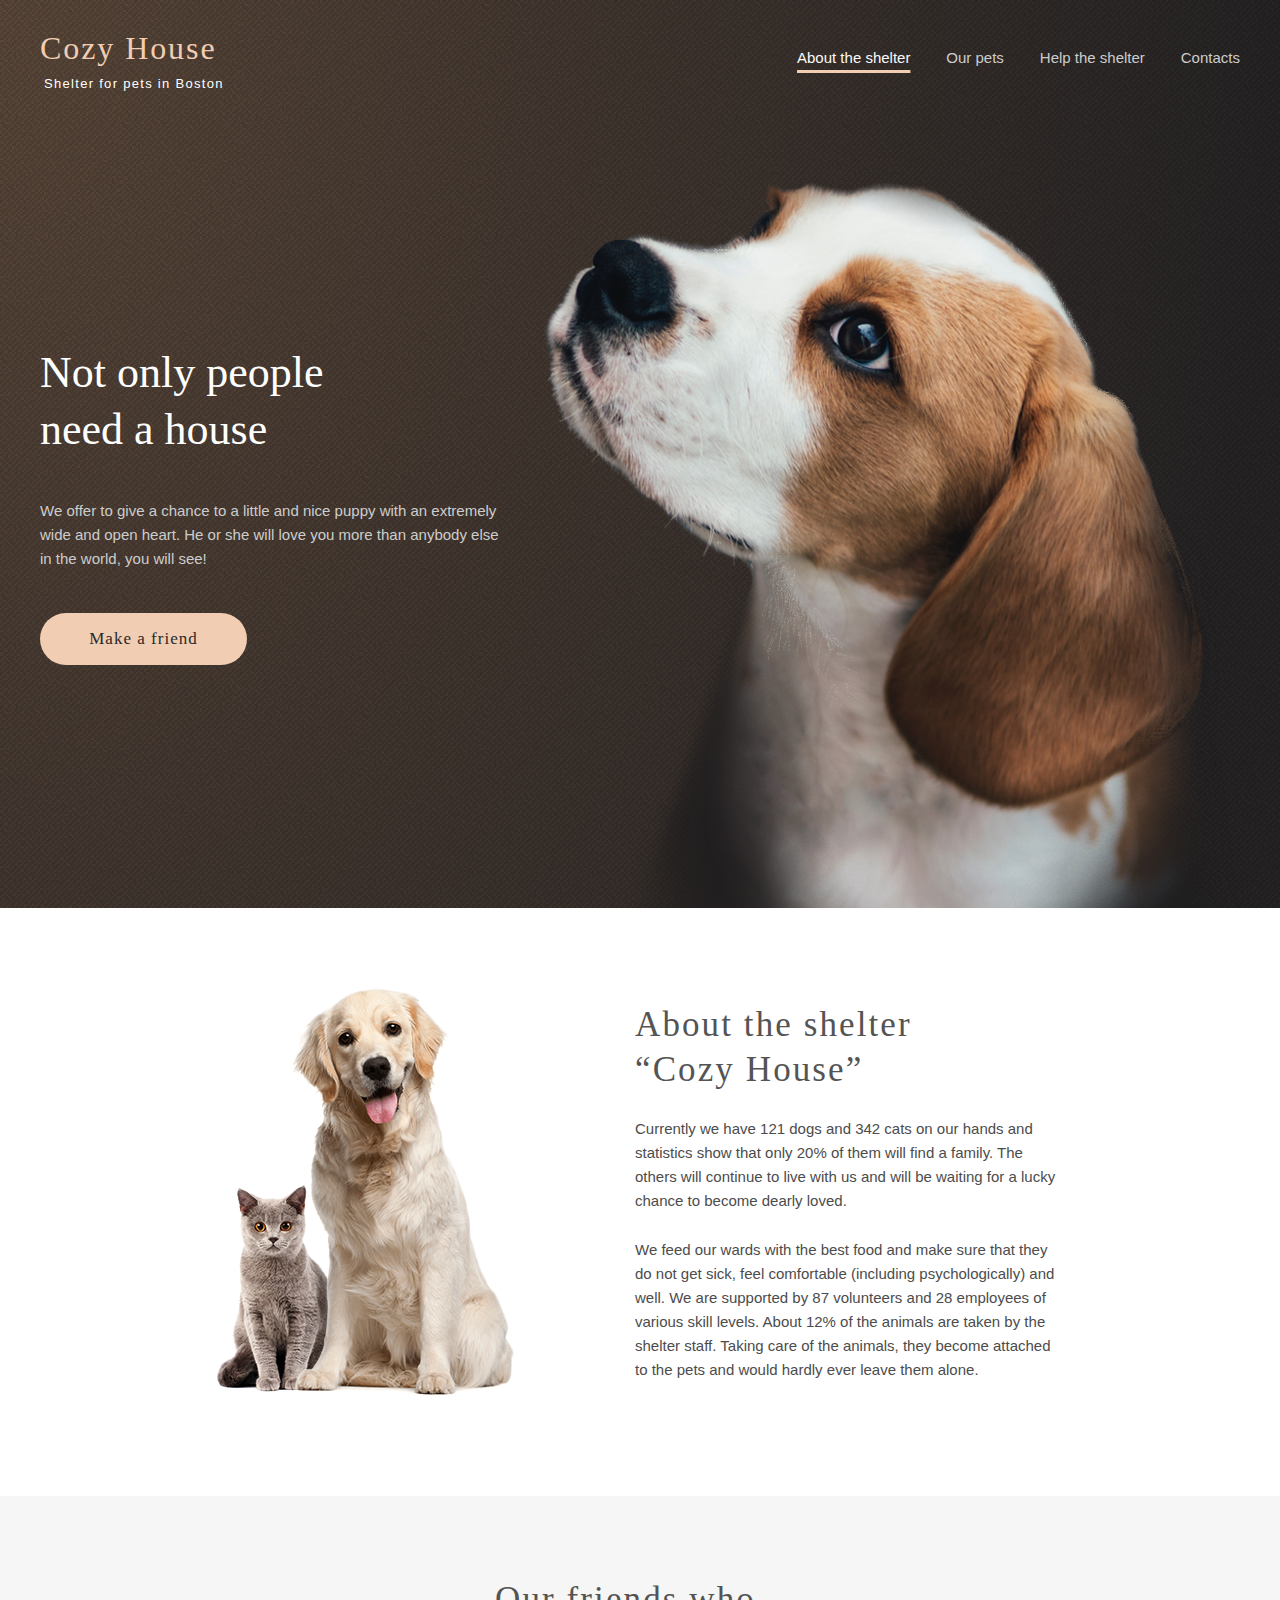
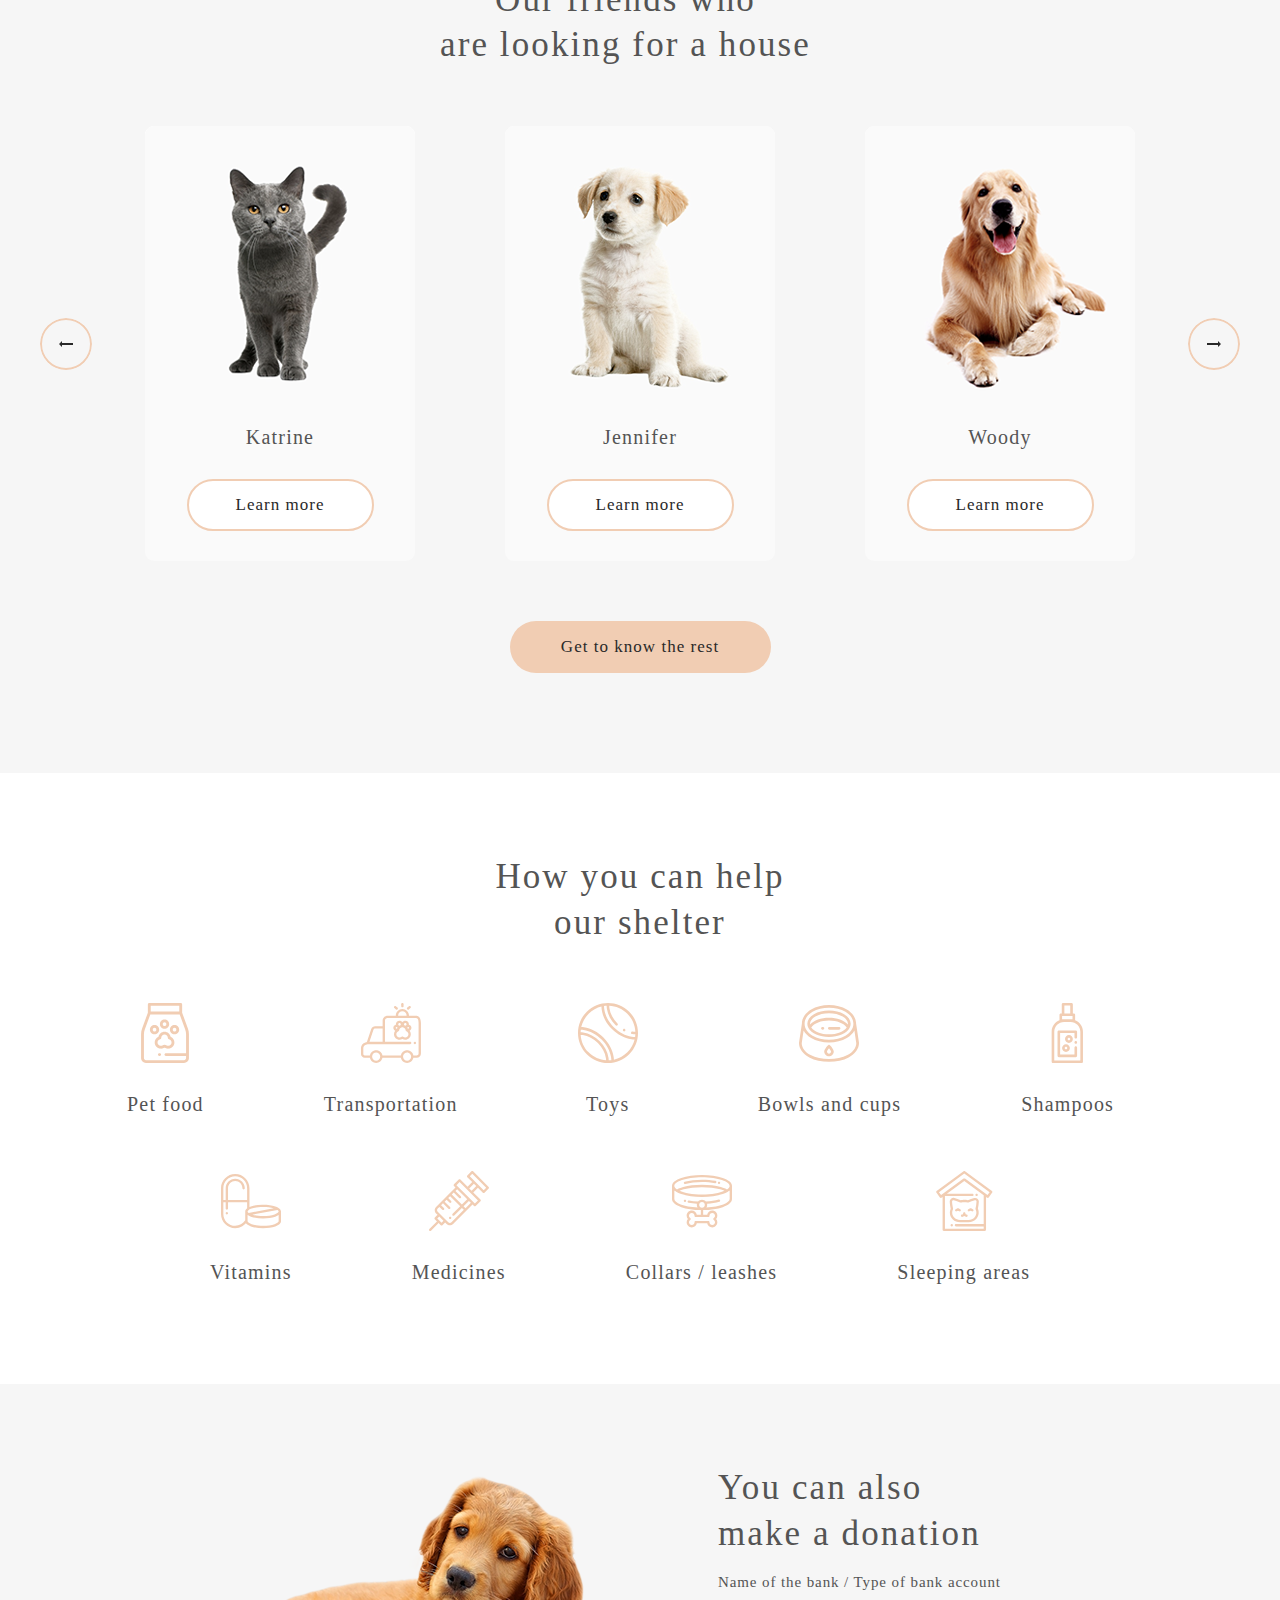
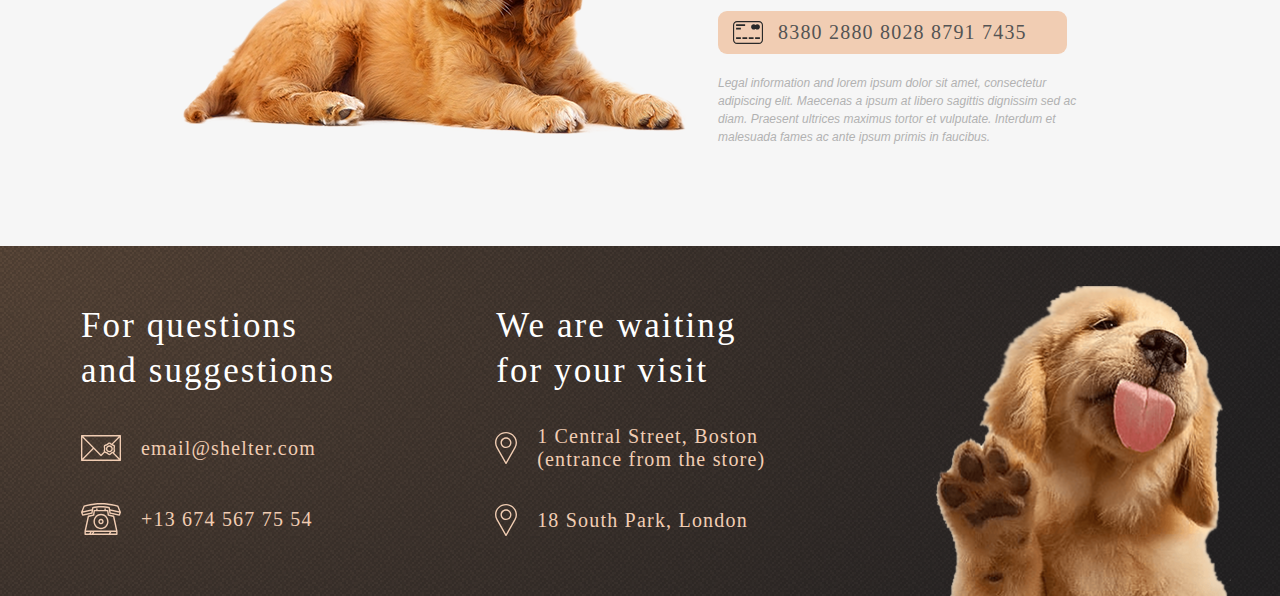
==== shelter/main/index.html @ 4bace801 "feat: done pets page(26.03.2023 17:27)" ====
<!doctype html>
<html lang="en">
  <head>
    <meta charset="UTF-8">
    <meta content="width=device-width, user-scalable=no, initial-scale=1.0, maximum-scale=1.0, minimum-scale=1.0"
          name="viewport">
    <meta content="ie=edge" http-equiv="X-UA-Compatible">
    <title>Cozy House</title>
    <link href="style.css" media="screen" rel="stylesheet">
    <link rel="shortcut icon" href="../assets/icons/favicon.png" type="image/x-icon">
  </head>
  <body>
    <header>
      <div class="wrapper">
        <div class="header-logo">
          <h1>Cozy House</h1>
          <span>Shelter for pets in Boston</span>
        </div>
        <div class="header-nav">
          <a class="active-page" href="#">About the shelter</a>
          <a href="../pets/index.html">Our pets</a>
          <a href="#how-help">Help the shelter</a>
          <a href="#footer">Contacts</a>
        </div>
      </div>
    </header>
    <section class="main">
      <div class="main-wrapper">
        <div class="main-menu">
          <div class="main-title">
            <h2>Not only people need a house</h2>
          </div>
          <div class="main-description">
            We offer to give a chance to a little and nice puppy with an extremely wide and open heart. He or she will
            love you more than anybody else in the world, you will see!
          </div>
          <div class="main-button">
            <form action="#our-friends">
              <button>
                Make a friend
              </button>
            </form>
          </div>
        </div>
      </div>
      <div class="cute-puppy-wrap">
        <div class="cute-puppy"></div>
      </div>
    </section>
    <section class="about" id="about">
      <div class="cat-and-dog"></div>
      <div class="about-wrapper">
        <h2> About the shelter “Cozy House” </h2>
        <div class="about-description">Currently we have 121 dogs and 342 cats on our hands and statistics show that
          only 20% of them will find a
          family. The others will continue to live with us and will be waiting for a lucky chance to become dearly
          loved.
        </div>
        <div>We feed our wards with the best food and make sure that they do not get sick, feel comfortable (including
          psychologically) and well. We are supported by 87 volunteers and 28 employees of various skill levels. About
          12% of the animals are taken by the shelter staff. Taking care of the animals, they become attached to the
          pets and would hardly ever leave them alone.
        </div>
      </div>
    </section>
    <section class="our-friends" id="our-friends">
      <div class="our-friends-wrapper">
        <div class="our-friends-title">
          <h2>
            Our friends who <br> are looking for a house
          </h2>
        </div>
        <div class="our-friends-cards">
          <button class="arrow" style="background-image: url(../assets/icons/arrowLeft.svg)"></button>
          <div class="our-friends-cards-card">
            <img alt="pet photo" src="../assets/cards/katrine.png">
            <span>Katrine</span>
            <button class="our-friends-cards-card-button">Learn more</button>
          </div>
          <div class="our-friends-cards-card">
            <img alt="pet photo" src="../assets/cards/jennifer.png">
            <span>Jennifer</span>
            <button class="our-friends-cards-card-button">Learn more</button>
          </div>
          <div class="our-friends-cards-card">
            <img alt="pet photo" src="../assets/cards/woody.png">
            <span>Woody</span>
            <button class="our-friends-cards-card-button">Learn more</button>
          </div>
          <button class="arrow" style="background-image: url(../assets/icons/arrowRight.svg)"></button>
        </div>
        <div class="mobile-arrow">
          <button class="arrow" style="background-image: url(../assets/icons/arrowLeft.svg)"></button>
          <button class="arrow" style="background-image: url(../assets/icons/arrowRight.svg)"></button>
        </div>
        <div class="our-friends-button">
          <form action="/index.html">
            <button>Get to know the rest</button>
          </form>
        </div>
      </div>
    </section>
    <section class="how-help" id="how-help">
      <div class="how-help-title">
        <h2>How you can help <br> our shelter</h2>
      </div>
      <div class="how-help-list">
        <div class="how-help-list-item">
          <img alt="icon" src="../assets/icons/icon-pet-food.svg">
          <span>Pet food</span>
        </div>
        <div class="how-help-list-item">
          <img alt="icon" src="../assets/icons/icon-transportation.svg">
          <span>Transportation</span>
        </div>
        <div class="how-help-list-item">
          <img alt="icon" src="../assets/icons/icon-toys.svg">
          <span>Toys</span>
        </div>
        <div class="how-help-list-item">
          <img alt="icon" src="../assets/icons/icon-bowls-and-cups.svg">
          <span>Bowls and cups</span>
        </div>
        <div class="how-help-list-item">
          <img alt="icon" src="../assets/icons/icon-shampoos.svg">
          <span>Shampoos</span>
        </div>
        <div class="how-help-list-item">
          <img alt="icon" src="../assets/icons/icon-vitamins.svg">
          <span>Vitamins</span>
        </div>
        <div class="how-help-list-item">
          <img alt="icon" src="../assets/icons/icon-medicines.svg">
          <span>Medicines</span>
        </div>
        <div class="how-help-list-item">
          <img alt="icon" src="../assets/icons/icon-collars-leashes.svg">
          <span>Collars / leashes</span>
        </div>
        <div class="how-help-list-item">
          <img alt="icon" src="../assets/icons/icon-sleeping-area.svg">
          <span>Sleeping areas</span>
        </div>
      </div>
    </section>
    <section class="in-addition" id="in-addition">
      <div class="in-addition-wrapper">
        <div class="donation-dog">
        </div>
        <div class="donation-content">
          <div>
            <h2>You can also <br> make a donation</h2>
          </div>
          <div>
            <h5>Name of the bank / Type of bank account</h5>
          </div>
          <div class="bank-card">
            <a href=""><img alt="" src="../assets/icons/credit-card.svg"> 8380 2880 8028 8791 7435</a>
          </div>
          <div class="bank-info">
            Legal information and lorem ipsum dolor sit amet, consectetur adipiscing elit. Maecenas a ipsum at
            libero sagittis dignissim sed ac diam. Praesent ultrices maximus tortor et vulputate. Interdum et
            malesuada fames ac ante ipsum primis in faucibus.
          </div>
        </div>
      </div>
    </section>
    <footer id="footer">
      <div class="footer-wrapper">
        <div class="contacts">
          <h3>For questions <br> and suggestions</h3>
          <div class="email">
            <a href="mailto:email@shelter.com">
              <img alt="email" src="../assets/icons/mail.svg">
              email@shelter.com
            </a>
          </div>
          <div class="phone">
            <a href="tel:+136745677554">
              <img alt="phone" src="../assets/icons/phone.svg">
              +13 674 567 75 54
            </a>
          </div>
        </div>
        <div class="location">
          <h3>We are waiting <br> for your visit</h3>
          <div class="location-boston">
            <a href="https://goo.gl/maps/7cf2L5GJ5AX2Ud5y5" target="_blank">
              <img alt="pin" src="../assets/icons/pin.svg">
              1 Central Street, Boston <br>
              (entrance
              from the store)
            </a>
          </div>
          <div class="location-lindon">
            <a href="https://goo.gl/maps/xNf16CDKiqx4kDA86" target="_blank">
              <img alt="pin" src="../assets/icons/pin.svg">
              18 South Park, London
            </a>
          </div>
        </div>
        <div class="footer-puppy">

        </div>
      </div>
    </footer>
    <script src="script.js"></script>
  </body>
</html>
---- shelter/main/style.css ----
@import "../styles/header.css";
@import "../styles/main.css";
@import "../styles/about.css";
@import "../styles/our-friends.css";
@import "../styles/how-help.css";
@import "../styles/in-addition.css";
@import "../styles/footer.css";

* {
  margin: 0;
}

body {
  display: flex;
  flex-direction: column;
  justify-content: center;
  align-items: center;
  flex-wrap: wrap;
}

button {
  transition: 0.3s;
}

* {
  scroll-behavior: smooth;
}

button:hover {
  background: #FDDCC4;
  border: 2px solid #FDDCC4;
}

.preload * {
  -webkit-transition: none !important;
  -moz-transition: none !important;
  -ms-transition: none !important;
  -o-transition: none !important;
}
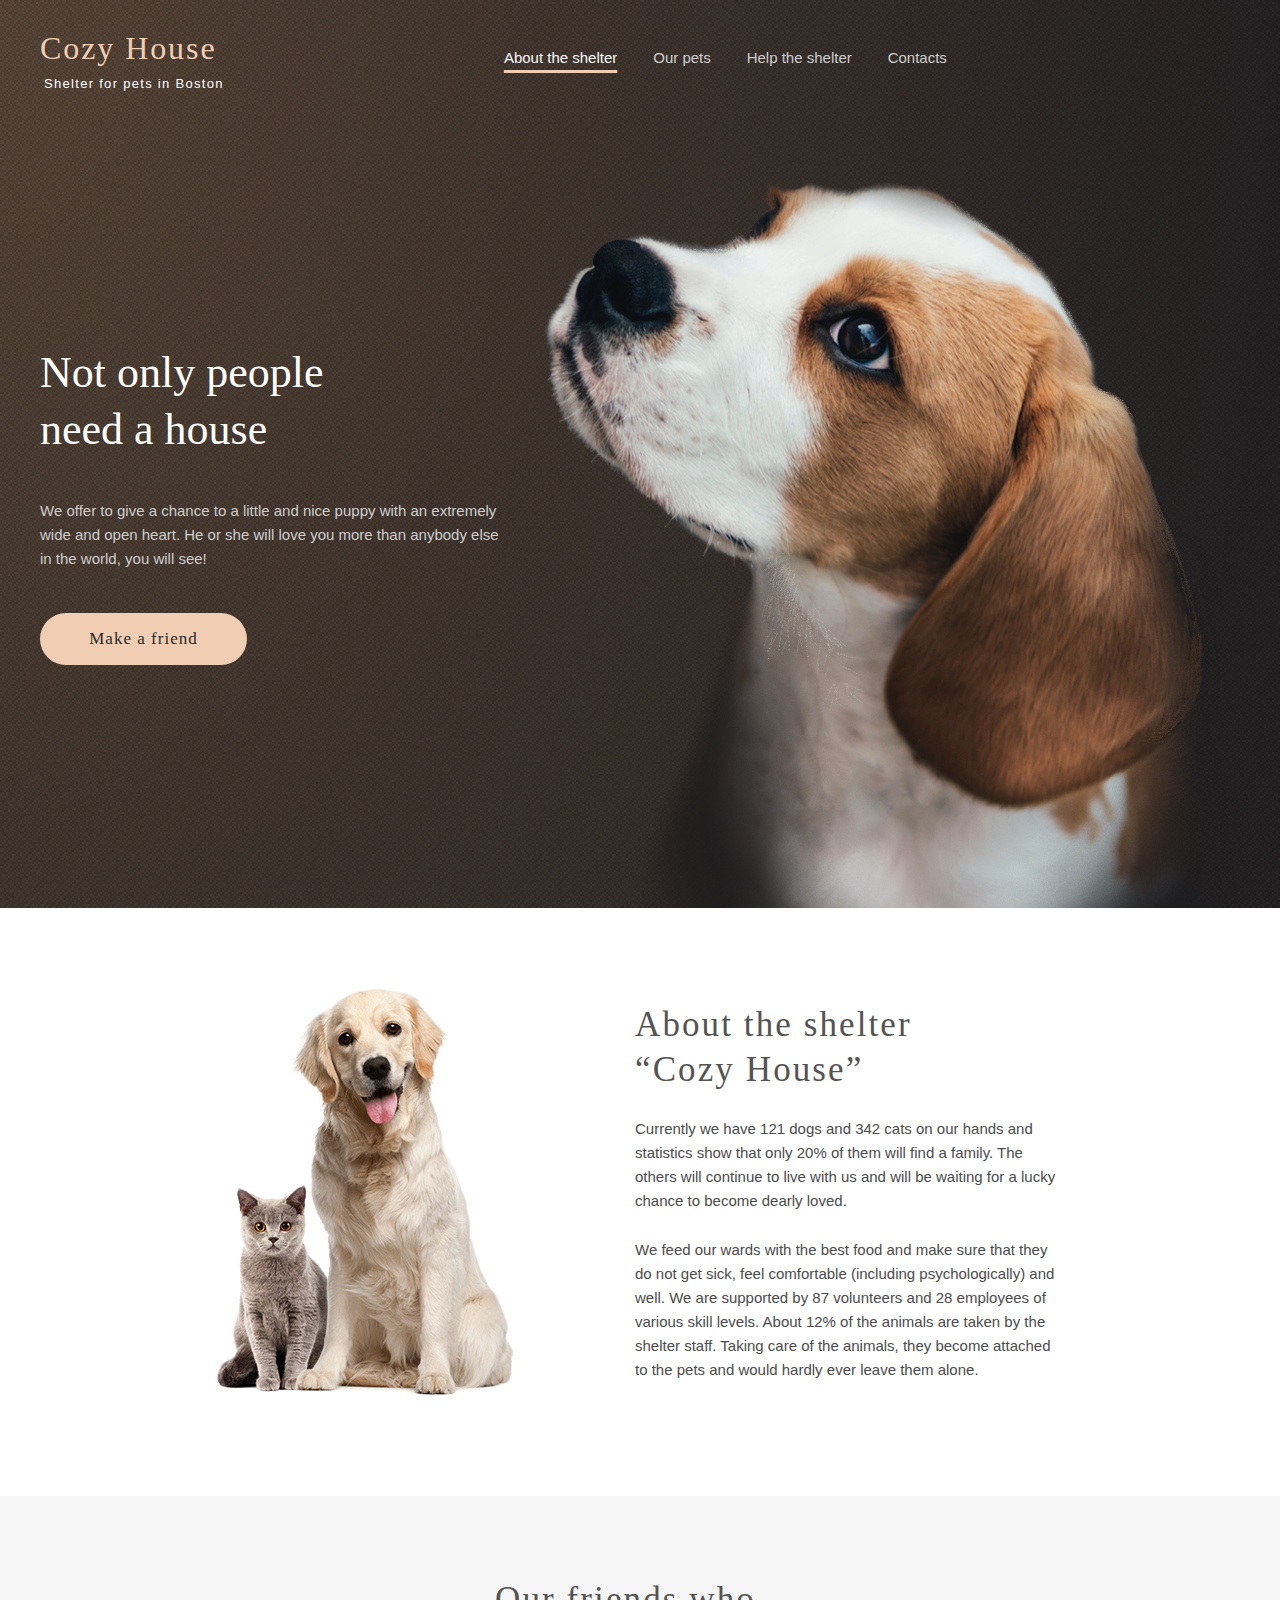
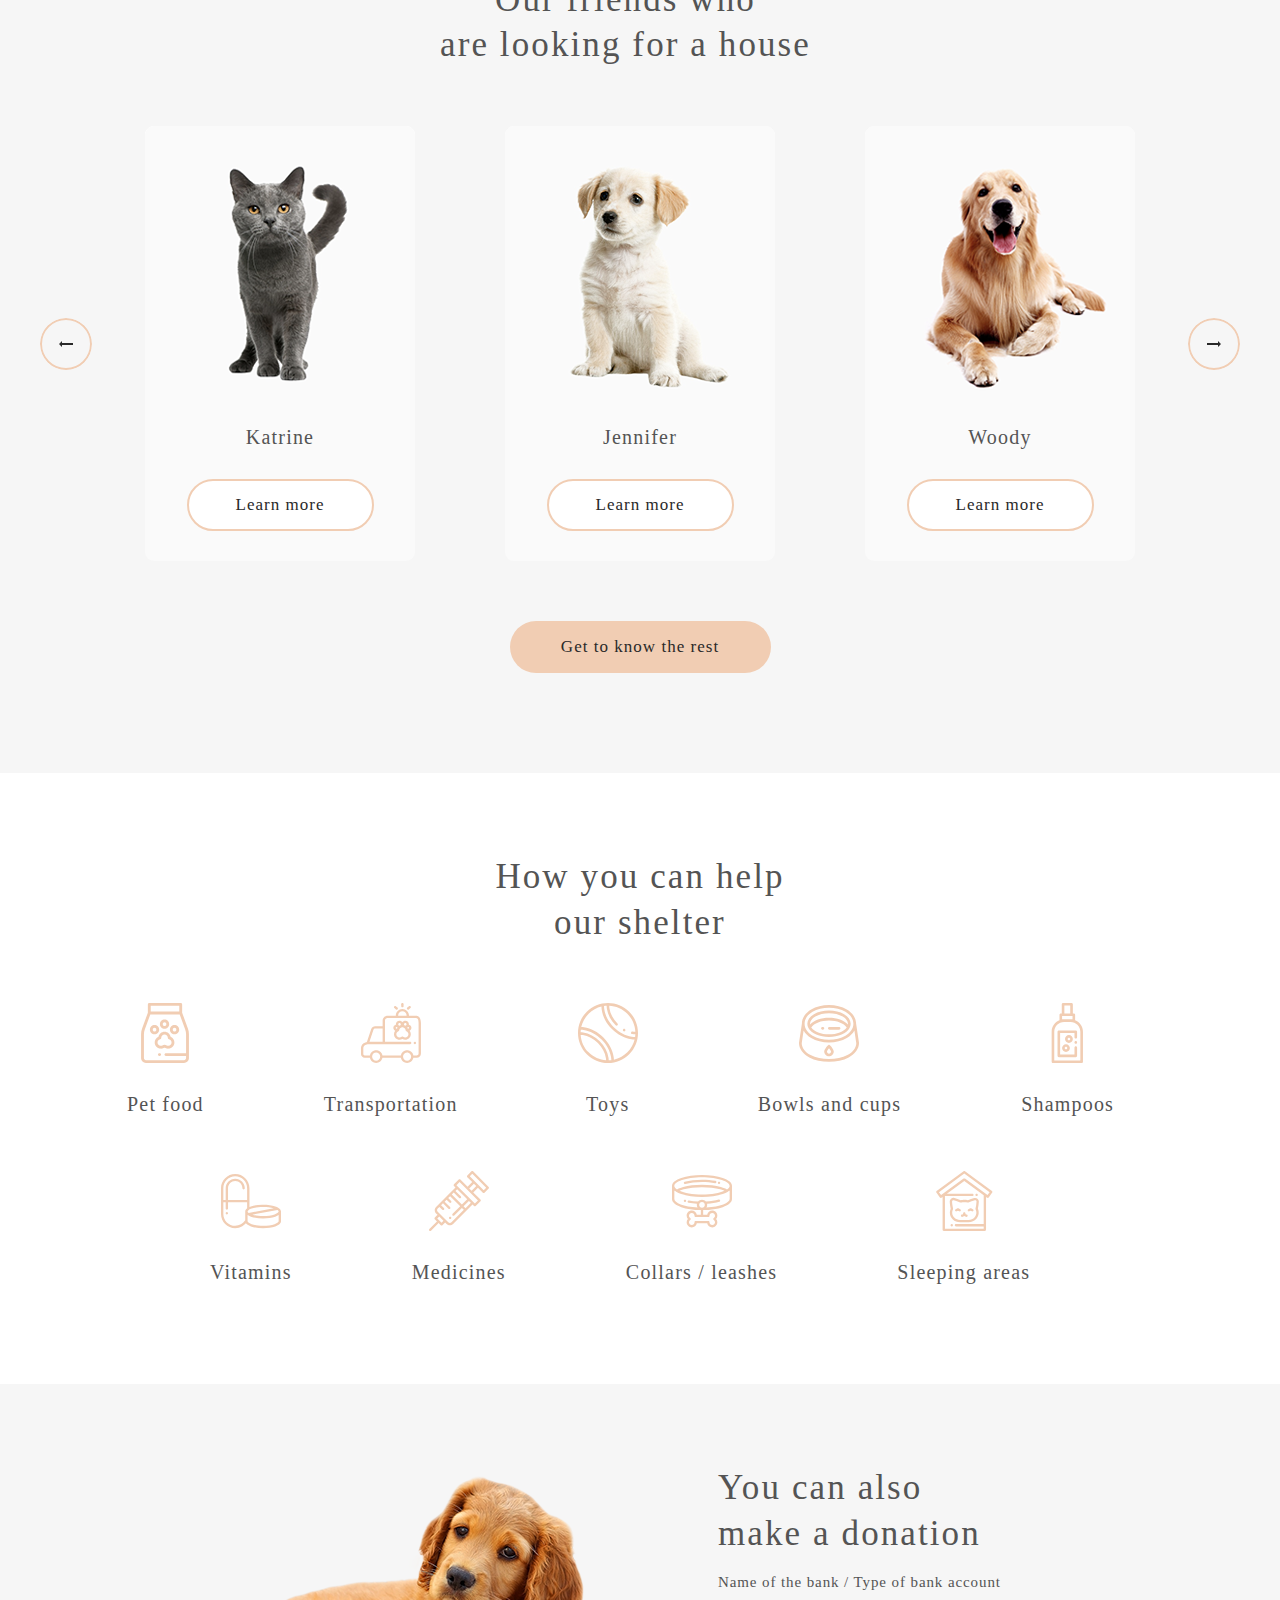
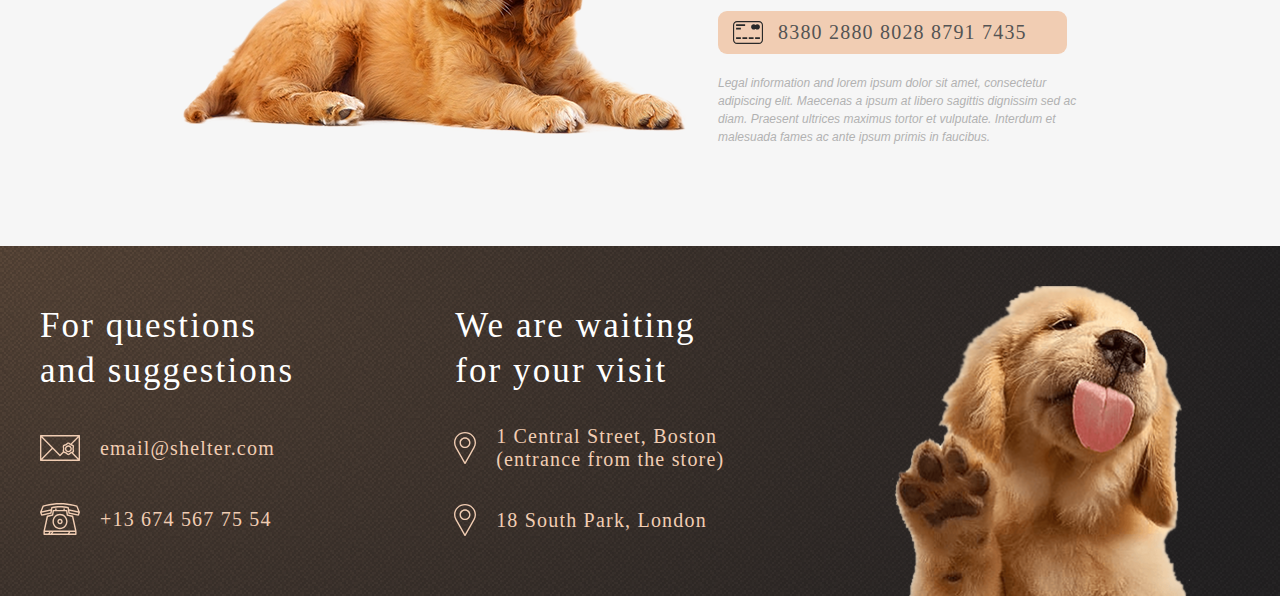
==== commit 7fd42976: "feat: done main page for 320 (2.04.2023 1:00)" ====
--- a/shelter/main/index.html
+++ b/shelter/main/index.html
@@ -1,209 +1,213 @@
-<!doctype html>
-<html lang="en">
-  <head>
-    <meta charset="UTF-8">
-    <meta content="width=device-width, user-scalable=no, initial-scale=1.0, maximum-scale=1.0, minimum-scale=1.0"
-          name="viewport">
-    <meta content="ie=edge" http-equiv="X-UA-Compatible">
-    <title>Cozy House</title>
-    <link href="style.css" media="screen" rel="stylesheet">
-    <link rel="shortcut icon" href="../assets/icons/favicon.png" type="image/x-icon">
-  </head>
-  <body>
-    <header>
-      <div class="wrapper">
-        <div class="header-logo">
-          <h1>Cozy House</h1>
-          <span>Shelter for pets in Boston</span>
-        </div>
-        <div class="header-nav">
-          <a class="active-page" href="#">About the shelter</a>
-          <a href="../pets/index.html">Our pets</a>
-          <a href="#how-help">Help the shelter</a>
-          <a href="#footer">Contacts</a>
-        </div>
-      </div>
-    </header>
-    <section class="main">
-      <div class="main-wrapper">
-        <div class="main-menu">
-          <div class="main-title">
-            <h2>Not only people need a house</h2>
-          </div>
-          <div class="main-description">
-            We offer to give a chance to a little and nice puppy with an extremely wide and open heart. He or she will
-            love you more than anybody else in the world, you will see!
-          </div>
-          <div class="main-button">
-            <form action="#our-friends">
-              <button>
-                Make a friend
-              </button>
-            </form>
-          </div>
-        </div>
-      </div>
-      <div class="cute-puppy-wrap">
-        <div class="cute-puppy"></div>
-      </div>
-    </section>
-    <section class="about" id="about">
-      <div class="cat-and-dog"></div>
-      <div class="about-wrapper">
-        <h2> About the shelter “Cozy House” </h2>
-        <div class="about-description">Currently we have 121 dogs and 342 cats on our hands and statistics show that
-          only 20% of them will find a
-          family. The others will continue to live with us and will be waiting for a lucky chance to become dearly
-          loved.
-        </div>
-        <div>We feed our wards with the best food and make sure that they do not get sick, feel comfortable (including
-          psychologically) and well. We are supported by 87 volunteers and 28 employees of various skill levels. About
-          12% of the animals are taken by the shelter staff. Taking care of the animals, they become attached to the
-          pets and would hardly ever leave them alone.
-        </div>
-      </div>
-    </section>
-    <section class="our-friends" id="our-friends">
-      <div class="our-friends-wrapper">
-        <div class="our-friends-title">
-          <h2>
-            Our friends who <br> are looking for a house
-          </h2>
-        </div>
-        <div class="our-friends-cards">
-          <button class="arrow" style="background-image: url(../assets/icons/arrowLeft.svg)"></button>
-          <div class="our-friends-cards-card">
-            <img alt="pet photo" src="../assets/cards/katrine.png">
-            <span>Katrine</span>
-            <button class="our-friends-cards-card-button">Learn more</button>
-          </div>
-          <div class="our-friends-cards-card">
-            <img alt="pet photo" src="../assets/cards/jennifer.png">
-            <span>Jennifer</span>
-            <button class="our-friends-cards-card-button">Learn more</button>
-          </div>
-          <div class="our-friends-cards-card">
-            <img alt="pet photo" src="../assets/cards/woody.png">
-            <span>Woody</span>
-            <button class="our-friends-cards-card-button">Learn more</button>
-          </div>
-          <button class="arrow" style="background-image: url(../assets/icons/arrowRight.svg)"></button>
-        </div>
-        <div class="mobile-arrow">
-          <button class="arrow" style="background-image: url(../assets/icons/arrowLeft.svg)"></button>
-          <button class="arrow" style="background-image: url(../assets/icons/arrowRight.svg)"></button>
-        </div>
-        <div class="our-friends-button">
-          <form action="/index.html">
-            <button>Get to know the rest</button>
-          </form>
-        </div>
-      </div>
-    </section>
-    <section class="how-help" id="how-help">
-      <div class="how-help-title">
-        <h2>How you can help <br> our shelter</h2>
-      </div>
-      <div class="how-help-list">
-        <div class="how-help-list-item">
-          <img alt="icon" src="../assets/icons/icon-pet-food.svg">
-          <span>Pet food</span>
-        </div>
-        <div class="how-help-list-item">
-          <img alt="icon" src="../assets/icons/icon-transportation.svg">
-          <span>Transportation</span>
-        </div>
-        <div class="how-help-list-item">
-          <img alt="icon" src="../assets/icons/icon-toys.svg">
-          <span>Toys</span>
-        </div>
-        <div class="how-help-list-item">
-          <img alt="icon" src="../assets/icons/icon-bowls-and-cups.svg">
-          <span>Bowls and cups</span>
-        </div>
-        <div class="how-help-list-item">
-          <img alt="icon" src="../assets/icons/icon-shampoos.svg">
-          <span>Shampoos</span>
-        </div>
-        <div class="how-help-list-item">
-          <img alt="icon" src="../assets/icons/icon-vitamins.svg">
-          <span>Vitamins</span>
-        </div>
-        <div class="how-help-list-item">
-          <img alt="icon" src="../assets/icons/icon-medicines.svg">
-          <span>Medicines</span>
-        </div>
-        <div class="how-help-list-item">
-          <img alt="icon" src="../assets/icons/icon-collars-leashes.svg">
-          <span>Collars / leashes</span>
-        </div>
-        <div class="how-help-list-item">
-          <img alt="icon" src="../assets/icons/icon-sleeping-area.svg">
-          <span>Sleeping areas</span>
-        </div>
-      </div>
-    </section>
-    <section class="in-addition" id="in-addition">
-      <div class="in-addition-wrapper">
-        <div class="donation-dog">
-        </div>
-        <div class="donation-content">
-          <div>
-            <h2>You can also <br> make a donation</h2>
-          </div>
-          <div>
-            <h5>Name of the bank / Type of bank account</h5>
-          </div>
-          <div class="bank-card">
-            <a href=""><img alt="" src="../assets/icons/credit-card.svg"> 8380 2880 8028 8791 7435</a>
-          </div>
-          <div class="bank-info">
-            Legal information and lorem ipsum dolor sit amet, consectetur adipiscing elit. Maecenas a ipsum at
-            libero sagittis dignissim sed ac diam. Praesent ultrices maximus tortor et vulputate. Interdum et
-            malesuada fames ac ante ipsum primis in faucibus.
-          </div>
-        </div>
-      </div>
-    </section>
-    <footer id="footer">
-      <div class="footer-wrapper">
-        <div class="contacts">
-          <h3>For questions <br> and suggestions</h3>
-          <div class="email">
-            <a href="mailto:email@shelter.com">
-              <img alt="email" src="../assets/icons/mail.svg">
-              email@shelter.com
-            </a>
-          </div>
-          <div class="phone">
-            <a href="tel:+136745677554">
-              <img alt="phone" src="../assets/icons/phone.svg">
-              +13 674 567 75 54
-            </a>
-          </div>
-        </div>
-        <div class="location">
-          <h3>We are waiting <br> for your visit</h3>
-          <div class="location-boston">
-            <a href="https://goo.gl/maps/7cf2L5GJ5AX2Ud5y5" target="_blank">
-              <img alt="pin" src="../assets/icons/pin.svg">
-              1 Central Street, Boston <br>
-              (entrance
-              from the store)
-            </a>
-          </div>
-          <div class="location-lindon">
-            <a href="https://goo.gl/maps/xNf16CDKiqx4kDA86" target="_blank">
-              <img alt="pin" src="../assets/icons/pin.svg">
-              18 South Park, London
-            </a>
-          </div>
-        </div>
-        <div class="footer-puppy">
-
-        </div>
-      </div>
-    </footer>
-    <script src="script.js"></script>
-  </body>
+<!doctype html>
+<html lang="en">
+  <head>
+    <meta charset="UTF-8">
+    <meta content="ie=edge" http-equiv="X-UA-Compatible">
+    <title>Cozy House</title>
+    <link href="style.css" media="screen" rel="stylesheet">
+    <link rel="shortcut icon" href="../assets/icons/favicon.png" type="image/x-icon">
+  </head>
+  <body>
+    <header>
+      <div class="wrapper">
+        <div class="header-logo">
+          <a href="#"><h1>Cozy House</h1></a>
+          <span>Shelter for pets in Boston</span>
+        </div>
+        <div class="header-nav">
+          <a class="active-page" href="#">About the shelter</a>
+          <a href="../pets/index.html">Our pets</a>
+          <a href="#how-help">Help the shelter</a>
+          <a href="#footer">Contacts</a>
+        </div>
+        <div class="burger-menu">
+          <input id="burger-menu-toggler" type="checkbox">
+          <label class="burger-menu-button" for="burger-menu-toggler">
+            <span></span>
+          </label>
+        </div>
+      </div>
+    </header>
+    <section class="main">
+      <div class="main-wrapper">
+        <div class="main-menu">
+          <div class="main-title">
+            <h2>Not only people need a house</h2>
+          </div>
+          <div class="main-description">
+            We offer to give a chance to a little and nice puppy with an extremely wide and open heart. He or she will
+            love you more than anybody else in the world, you will see!
+          </div>
+          <div class="main-button">
+            <form action="#our-friends">
+              <button>
+                Make a friend
+              </button>
+            </form>
+          </div>
+        </div>
+      </div>
+      <div class="cute-puppy-wrap">
+        <div class="cute-puppy"></div>
+      </div>
+    </section>
+    <section class="about" id="about">
+      <div class="cat-and-dog"></div>
+      <div class="about-wrapper">
+        <h2> About the shelter “Cozy House” </h2>
+        <div class="about-description">Currently we have 121 dogs and 342 cats on our hands and statistics show that
+          only 20% of them will find a
+          family. The others will continue to live with us and will be waiting for a lucky chance to become dearly
+          loved.
+        </div>
+        <div>We feed our wards with the best food and make sure that they do not get sick, feel comfortable (including
+          psychologically) and well. We are supported by 87 volunteers and 28 employees of various skill levels. About
+          12% of the animals are taken by the shelter staff. Taking care of the animals, they become attached to the
+          pets and would hardly ever leave them alone.
+        </div>
+      </div>
+    </section>
+    <section class="our-friends" id="our-friends">
+      <div class="our-friends-wrapper">
+        <div class="our-friends-title">
+          <h2>
+            Our friends who <br> are looking for a house
+          </h2>
+        </div>
+        <div class="our-friends-cards">
+          <button class="arrow" style="background-image: url(../assets/icons/arrowLeft.svg)"></button>
+          <div class="our-friends-cards-card">
+            <img alt="pet photo" src="../assets/cards/katrine.png">
+            <span>Katrine</span>
+            <button class="our-friends-cards-card-button">Learn more</button>
+          </div>
+          <div class="our-friends-cards-card">
+            <img alt="pet photo" src="../assets/cards/jennifer.png">
+            <span>Jennifer</span>
+            <button class="our-friends-cards-card-button">Learn more</button>
+          </div>
+          <div class="our-friends-cards-card">
+            <img alt="pet photo" src="../assets/cards/woody.png">
+            <span>Woody</span>
+            <button class="our-friends-cards-card-button">Learn more</button>
+          </div>
+          <button class="arrow" style="background-image: url(../assets/icons/arrowRight.svg)"></button>
+        </div>
+        <div class="mobile-arrow">
+          <button class="arrow" style="background-image: url(../assets/icons/arrowLeft.svg)"></button>
+          <button class="arrow" style="background-image: url(../assets/icons/arrowRight.svg)"></button>
+        </div>
+        <div class="our-friends-button">
+          <form action="index.html">
+            <button>Get to know the rest</button>
+          </form>
+        </div>
+      </div>
+    </section>
+    <section class="how-help" id="how-help">
+      <div class="how-help-title">
+        <h2>How you can help <br> our shelter</h2>
+      </div>
+      <div class="how-help-list">
+        <div class="how-help-list-item">
+          <img alt="icon" src="../assets/icons/icon-pet-food.svg">
+          <span>Pet food</span>
+        </div>
+        <div class="how-help-list-item">
+          <img alt="icon" src="../assets/icons/icon-transportation.svg">
+          <span>Transportation</span>
+        </div>
+        <div class="how-help-list-item">
+          <img alt="icon" src="../assets/icons/icon-toys.svg">
+          <span>Toys</span>
+        </div>
+        <div class="how-help-list-item">
+          <img alt="icon" src="../assets/icons/icon-bowls-and-cups.svg">
+          <span>Bowls and cups</span>
+        </div>
+        <div class="how-help-list-item">
+          <img alt="icon" src="../assets/icons/icon-shampoos.svg">
+          <span>Shampoos</span>
+        </div>
+        <div class="how-help-list-item">
+          <img alt="icon" src="../assets/icons/icon-vitamins.svg">
+          <span>Vitamins</span>
+        </div>
+        <div class="how-help-list-item">
+          <img alt="icon" src="../assets/icons/icon-medicines.svg">
+          <span>Medicines</span>
+        </div>
+        <div class="how-help-list-item">
+          <img alt="icon" src="../assets/icons/icon-collars-leashes.svg">
+          <span>Collars / leashes</span>
+        </div>
+        <div class="how-help-list-item">
+          <img alt="icon" src="../assets/icons/icon-sleeping-area.svg">
+          <span>Sleeping areas</span>
+        </div>
+      </div>
+    </section>
+    <section class="in-addition" id="in-addition">
+      <div class="in-addition-wrapper">
+        <div class="donation-dog">
+        </div>
+        <div class="donation-content">
+          <div>
+            <h2>You can also <br> make a donation</h2>
+          </div>
+          <div>
+            <h5>Name of the bank / Type of bank account</h5>
+          </div>
+          <div class="bank-card">
+            <a href=""><img alt="" src="../assets/icons/credit-card.svg"> 8380 2880 8028 8791 7435</a>
+          </div>
+          <div class="bank-info">
+            Legal information and lorem ipsum dolor sit amet, consectetur adipiscing elit. Maecenas a ipsum at
+            libero sagittis dignissim sed ac diam. Praesent ultrices maximus tortor et vulputate. Interdum et
+            malesuada fames ac ante ipsum primis in faucibus.
+          </div>
+        </div>
+      </div>
+    </section>
+    <footer id="footer">
+      <div class="footer-wrapper">
+        <div class="contacts">
+          <h3>For questions <br> and suggestions</h3>
+          <div class="email">
+            <a href="mailto:email@shelter.com">
+              <img alt="email" src="../assets/icons/mail.svg">
+              email@shelter.com
+            </a>
+          </div>
+          <div class="phone">
+            <a href="tel:+136745677554">
+              <img alt="phone" src="../assets/icons/phone.svg">
+              +13 674 567 75 54
+            </a>
+          </div>
+        </div>
+        <div class="location">
+          <h3>We are waiting <br> for your visit</h3>
+          <div class="location-boston">
+            <a href="https://goo.gl/maps/7cf2L5GJ5AX2Ud5y5" target="_blank">
+              <img alt="pin" src="../assets/icons/pin.svg">
+              1 Central Street, Boston <br>
+              (entrance
+              from the store)
+            </a>
+          </div>
+          <div class="location-lindon">
+            <a href="https://goo.gl/maps/xNf16CDKiqx4kDA86" target="_blank">
+              <img alt="pin" src="../assets/icons/pin.svg">
+              18 South Park, London
+            </a>
+          </div>
+        </div>
+        <div class="footer-puppy">
+
+        </div>
+      </div>
+    </footer>
+    <script src="script.js"></script>
+  </body>
 </html>--- a/shelter/main/style.css
+++ b/shelter/main/style.css
@@ -1,39 +1,40 @@
-@import "../styles/header.css";
-@import "../styles/main.css";
-@import "../styles/about.css";
-@import "../styles/our-friends.css";
-@import "../styles/how-help.css";
-@import "../styles/in-addition.css";
-@import "../styles/footer.css";
-
-* {
-  margin: 0;
-}
-
-body {
-  display: flex;
-  flex-direction: column;
-  justify-content: center;
-  align-items: center;
-  flex-wrap: wrap;
-}
-
-button {
-  transition: 0.3s;
-}
-
-* {
-  scroll-behavior: smooth;
-}
-
-button:hover {
-  background: #FDDCC4;
-  border: 2px solid #FDDCC4;
-}
-
-.preload * {
-  -webkit-transition: none !important;
-  -moz-transition: none !important;
-  -ms-transition: none !important;
-  -o-transition: none !important;
-}+@import "../styles/header.css";
+@import "../styles/main.css";
+@import "../styles/about.css";
+@import "../styles/our-friends.css";
+@import "../styles/how-help.css";
+@import "../styles/in-addition.css";
+@import "../styles/footer.css";
+
+* {
+  margin: 0;
+  scroll-behavior: smooth;
+}
+
+body {
+  display: flex;
+  flex-direction: column;
+  justify-content: center;
+  align-items: center;
+  flex-wrap: wrap;
+}
+
+button {
+  transition: 0.3s;
+}
+
+button:hover {
+  background: #FDDCC4;
+  border: 2px solid #FDDCC4;
+}
+
+.preload * {
+  -webkit-transition: none !important;
+  -moz-transition: none !important;
+  -ms-transition: none !important;
+  -o-transition: none !important;
+}
+
+::-webkit-scrollbar {
+  display: none;
+}
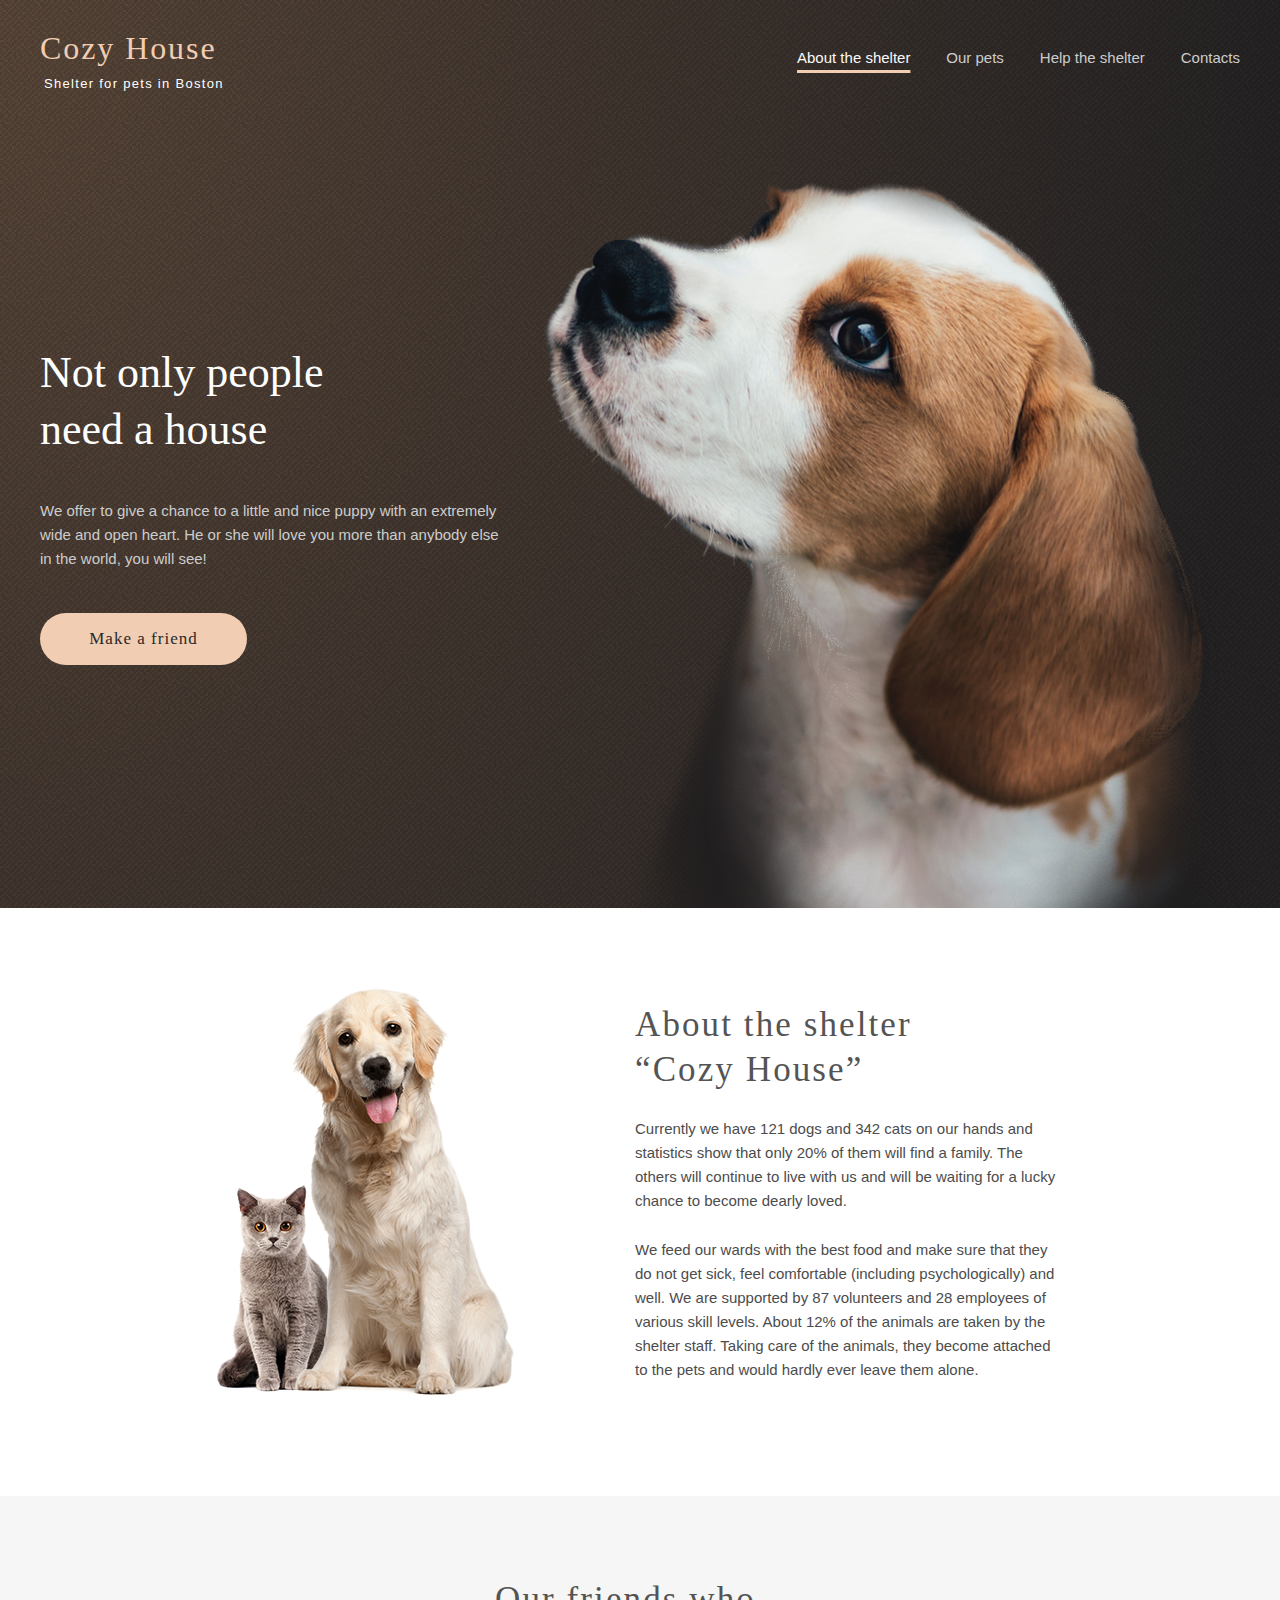
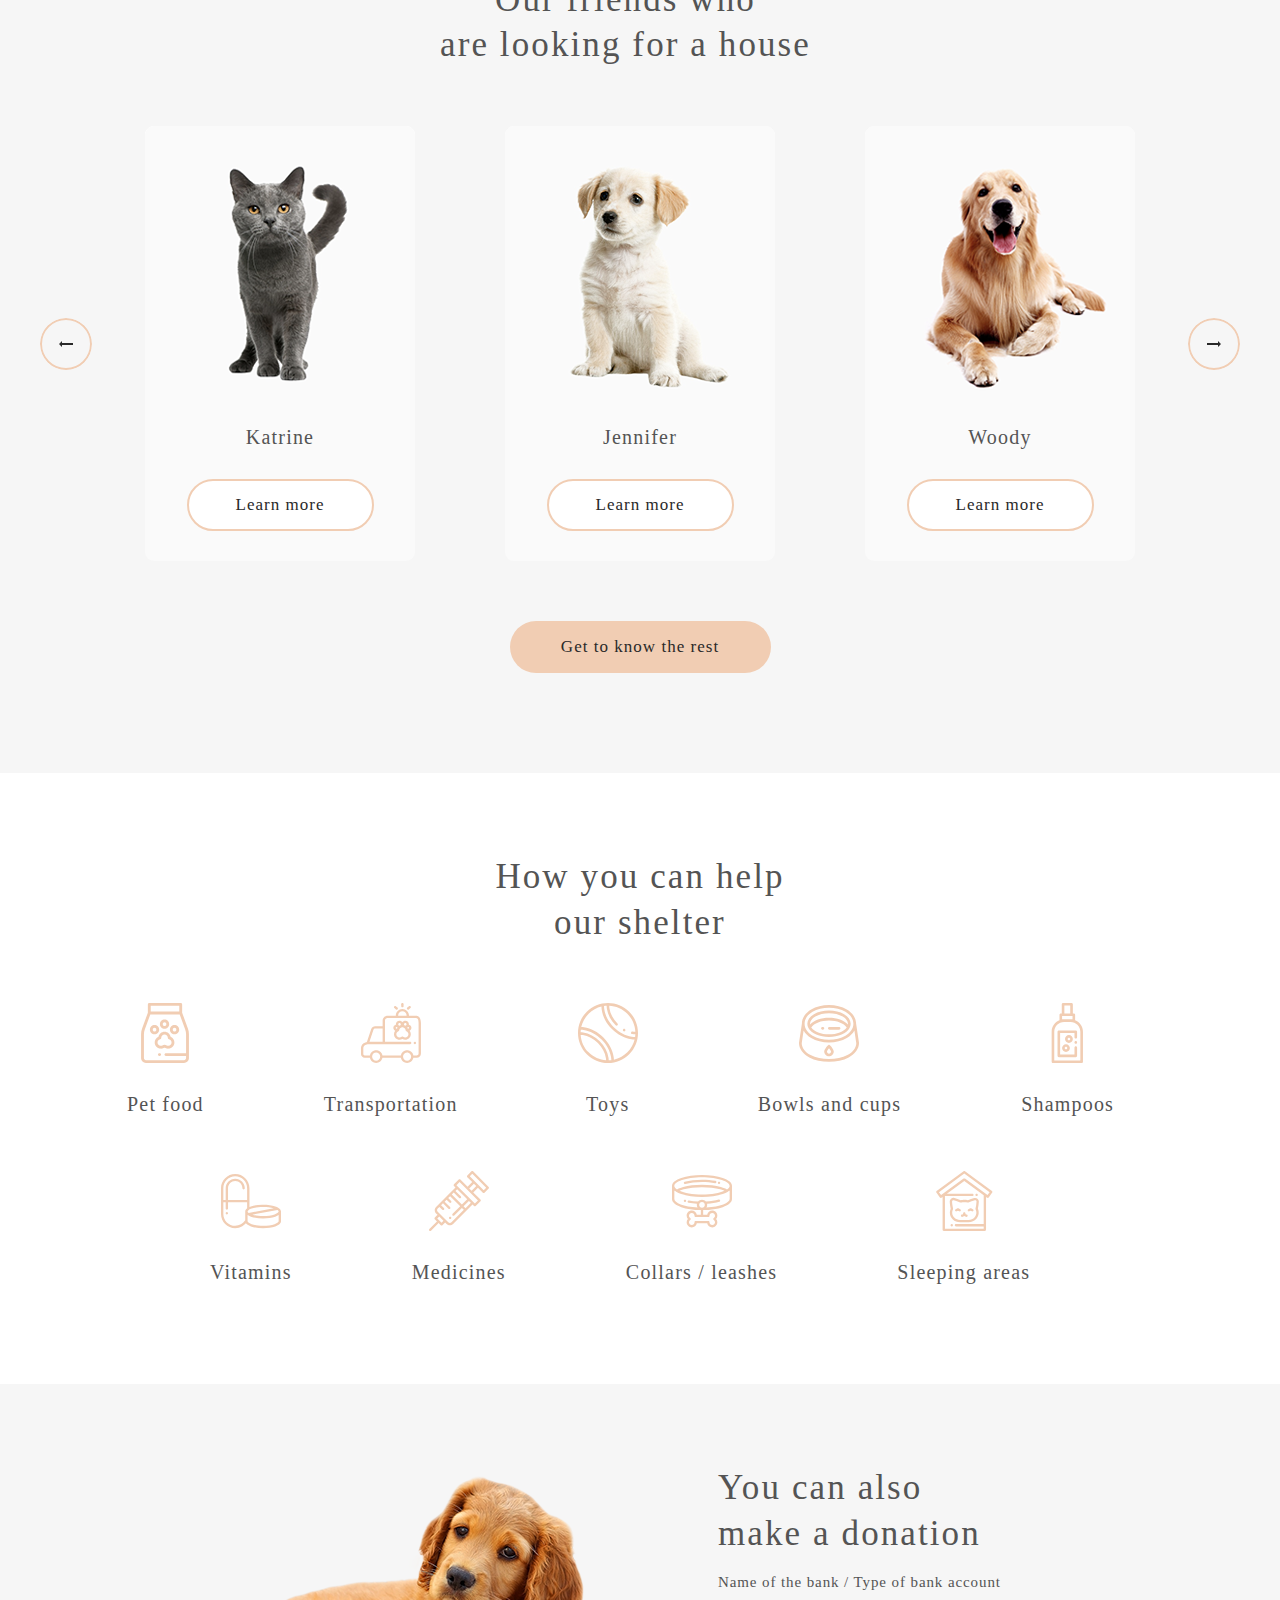
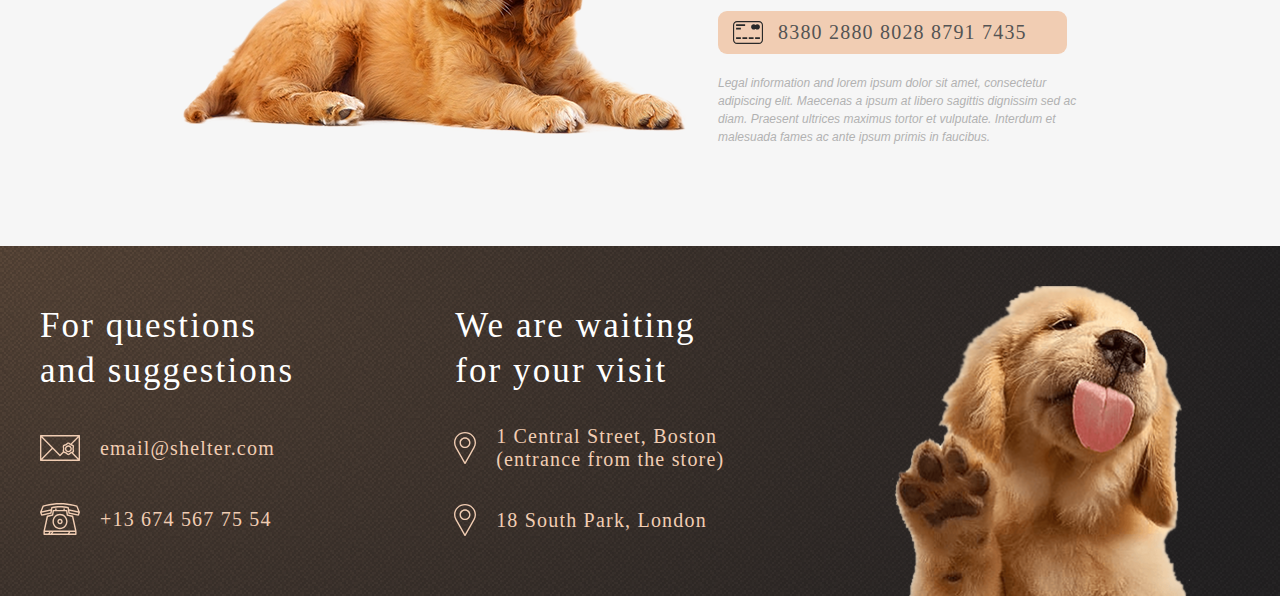
==== commit ed1b46a2: "fix: fix bug with tablet version on mobile (2.04.2023 22:01)" ====
--- a/shelter/main/index.html
+++ b/shelter/main/index.html
@@ -2,6 +2,7 @@
 <html lang="en">
   <head>
     <meta charset="UTF-8">
+    <meta name="viewport" content="width=device-width, initial-scale=1.0">
     <meta content="ie=edge" http-equiv="X-UA-Compatible">
     <title>Cozy House</title>
     <link href="style.css" media="screen" rel="stylesheet">
